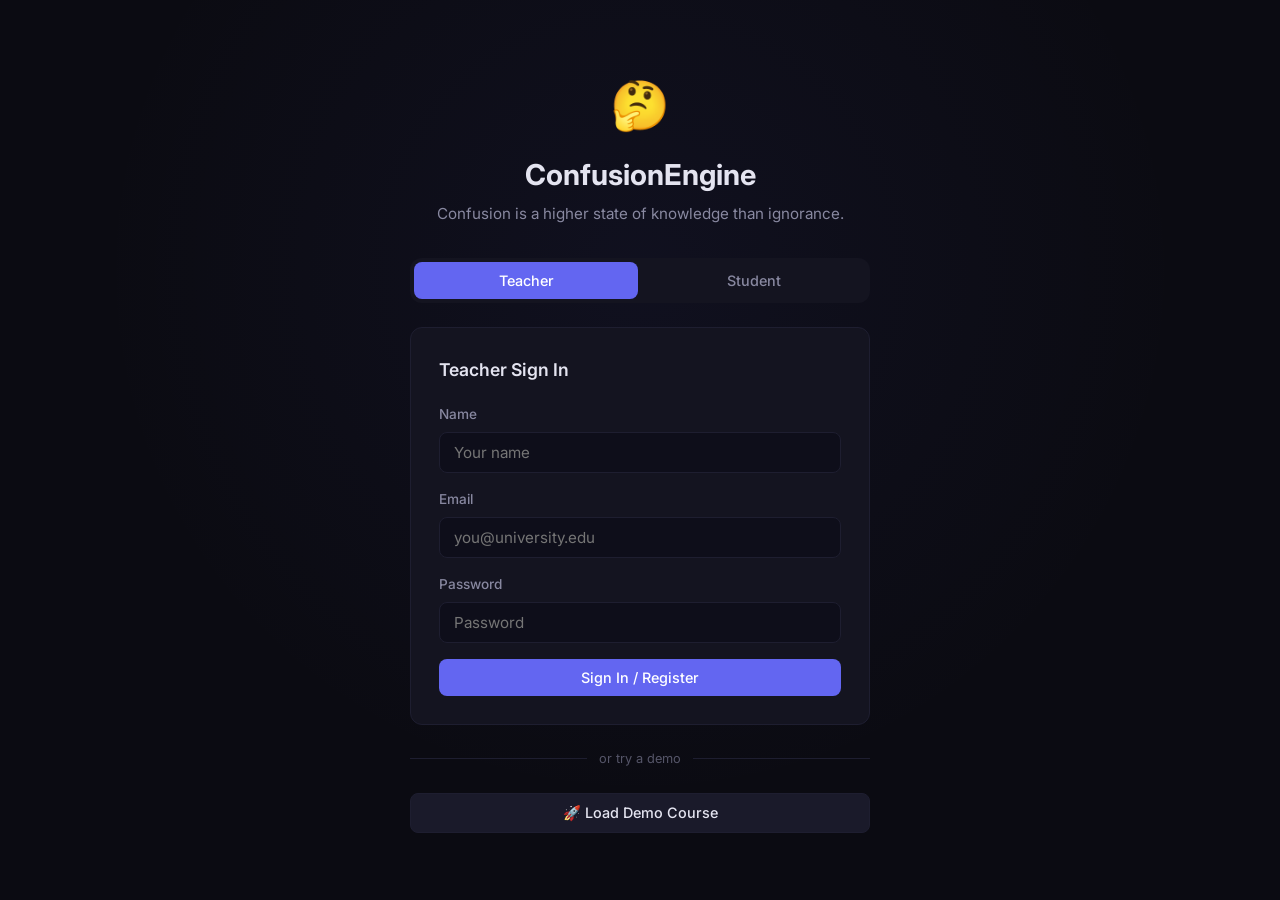
==== index.html @ c7bd3bfd "FEAT: add root redirect and .nojekyll for GitHub Pages" ====
<!DOCTYPE html>
<html lang="en">
<head>
    <meta charset="UTF-8">
    <meta http-equiv="refresh" content="0;url=apps/confusion-engine/index.html">
    <title>EduOpsLab</title>
    <style>
        body { background: #0b0b12; color: #e4e4f0; font-family: 'Inter', sans-serif; display: flex; align-items: center; justify-content: center; min-height: 100vh; margin: 0; }
        a { color: #818cf8; }
    </style>
</head>
<body>
    <p>Redirecting to <a href="apps/confusion-engine/index.html">ConfusionEngine</a>...</p>
</body>
</html>
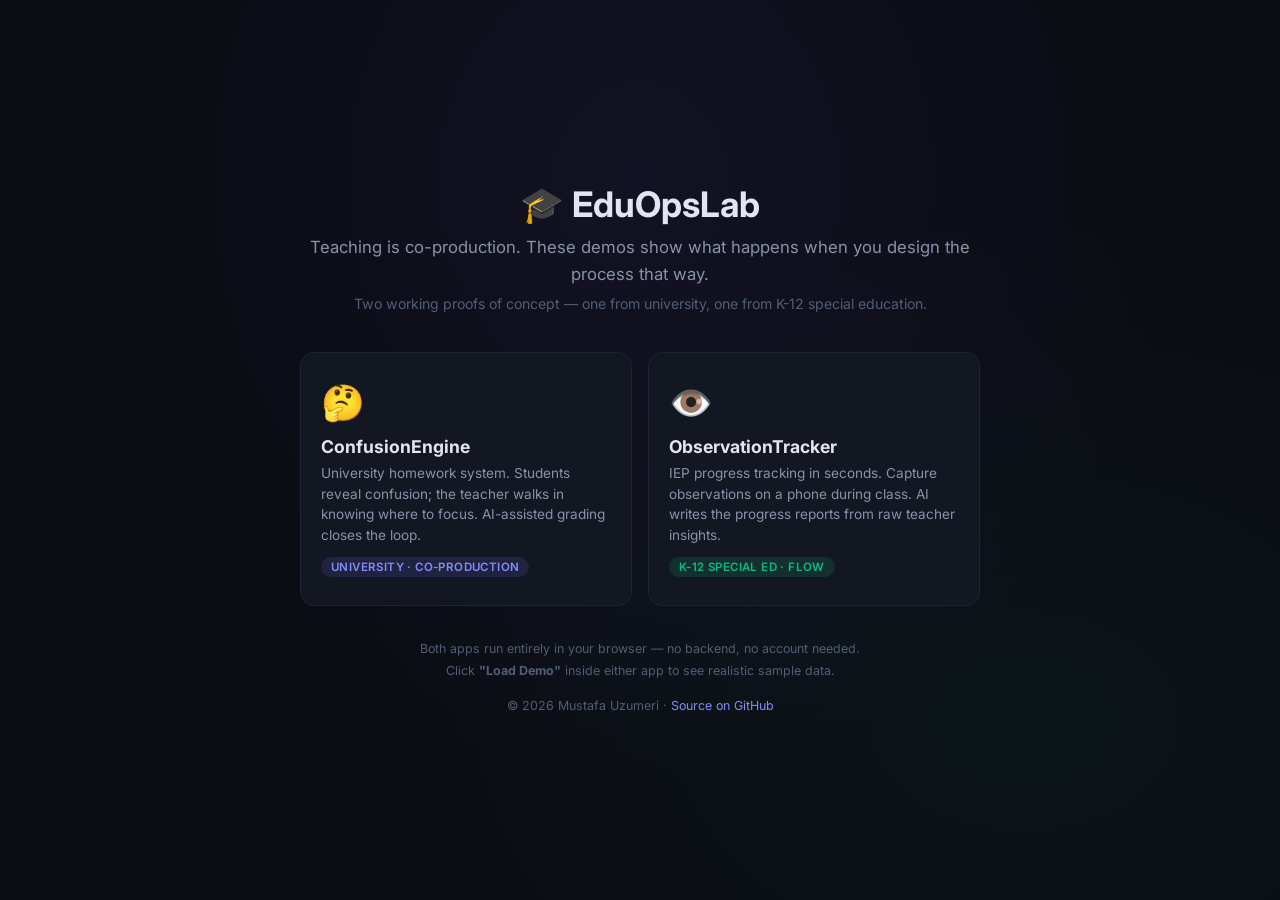
==== commit 8fbc176a: "FEAT: replace redirect with proper landing page linking both demos" ====
--- a/index.html
+++ b/index.html
@@ -2,14 +2,75 @@
 <html lang="en">
 <head>
     <meta charset="UTF-8">
-    <meta http-equiv="refresh" content="0;url=apps/confusion-engine/index.html">
-    <title>EduOpsLab</title>
+    <meta name="viewport" content="width=device-width, initial-scale=1.0">
+    <title>EduOpsLab — Education as Operations</title>
+    <link rel="preconnect" href="https://fonts.googleapis.com">
+    <link rel="preconnect" href="https://fonts.gstatic.com" crossorigin>
+    <link href="https://fonts.googleapis.com/css2?family=Inter:wght@300;400;500;600;700&display=swap" rel="stylesheet">
     <style>
-        body { background: #0b0b12; color: #e4e4f0; font-family: 'Inter', sans-serif; display: flex; align-items: center; justify-content: center; min-height: 100vh; margin: 0; }
-        a { color: #818cf8; }
+        *, *::before, *::after { box-sizing: border-box; margin: 0; padding: 0; }
+        body {
+            font-family: 'Inter', -apple-system, sans-serif;
+            background: #0b0b12; color: #e4e4f0;
+            min-height: 100vh; display: flex; flex-direction: column;
+            align-items: center; justify-content: center; padding: 32px;
+            background: radial-gradient(ellipse at 50% 20%, rgba(99,102,241,0.08) 0%, transparent 60%),
+                        radial-gradient(ellipse at 80% 80%, rgba(16,185,129,0.06) 0%, transparent 50%),
+                        #0b0b12;
+        }
+        .container { max-width: 680px; width: 100%; text-align: center; }
+        h1 { font-size: 2.2rem; font-weight: 700; margin-bottom: 8px; }
+        .tagline { color: #8892a8; font-size: 1.05rem; margin-bottom: 8px; line-height: 1.6; }
+        .subtitle { color: #525e74; font-size: 0.88rem; margin-bottom: 40px; }
+        .cards { display: grid; grid-template-columns: 1fr 1fr; gap: 16px; margin-bottom: 32px; }
+        @media (max-width: 560px) { .cards { grid-template-columns: 1fr; } }
+        .card {
+            background: #131721; border: 1px solid #1c2233;
+            border-radius: 14px; padding: 28px 20px;
+            text-decoration: none; color: #e4e4f0;
+            transition: all 250ms ease; text-align: left;
+        }
+        .card:hover { border-color: rgba(99,102,241,0.4); transform: translateY(-3px);
+            box-shadow: 0 8px 32px rgba(0,0,0,0.3); }
+        .card-icon { font-size: 2.2rem; margin-bottom: 12px; }
+        .card h2 { font-size: 1.1rem; font-weight: 700; margin-bottom: 6px; }
+        .card p { font-size: 0.85rem; color: #8892a8; line-height: 1.5; }
+        .card .card-tag {
+            display: inline-block; margin-top: 12px; padding: 3px 10px;
+            border-radius: 10px; font-size: 0.72rem; font-weight: 600;
+            text-transform: uppercase; letter-spacing: 0.4px;
+        }
+        .card:first-child .card-tag { background: rgba(99,102,241,0.15); color: #818cf8; }
+        .card:last-child .card-tag { background: rgba(16,185,129,0.15); color: #10b981; }
+        .footer { color: #525e74; font-size: 0.78rem; line-height: 1.8; }
+        .footer a { color: #818cf8; text-decoration: none; }
+        .footer a:hover { text-decoration: underline; }
     </style>
 </head>
 <body>
-    <p>Redirecting to <a href="apps/confusion-engine/index.html">ConfusionEngine</a>...</p>
+    <div class="container">
+        <h1>🎓 EduOpsLab</h1>
+        <p class="tagline">Teaching is co-production. These demos show what happens when you design the process that way.</p>
+        <p class="subtitle">Two working proofs of concept — one from university, one from K-12 special education.</p>
+        <div class="cards">
+            <a class="card" href="apps/confusion-engine/index.html">
+                <div class="card-icon">🤔</div>
+                <h2>ConfusionEngine</h2>
+                <p>University homework system. Students reveal confusion; the teacher walks in knowing where to focus. AI-assisted grading closes the loop.</p>
+                <span class="card-tag">University · Co-Production</span>
+            </a>
+            <a class="card" href="apps/observation-tracker/index.html">
+                <div class="card-icon">👁️</div>
+                <h2>ObservationTracker</h2>
+                <p>IEP progress tracking in seconds. Capture observations on a phone during class. AI writes the progress reports from raw teacher insights.</p>
+                <span class="card-tag">K-12 Special Ed · Flow</span>
+            </a>
+        </div>
+        <div class="footer">
+            <p>Both apps run entirely in your browser — no backend, no account needed.</p>
+            <p>Click <strong>"Load Demo"</strong> inside either app to see realistic sample data.</p>
+            <p style="margin-top:12px;">© 2026 Mustafa Uzumeri · <a href="https://github.com/uzumeri/EduOpsLab">Source on GitHub</a></p>
+        </div>
+    </div>
 </body>
 </html>
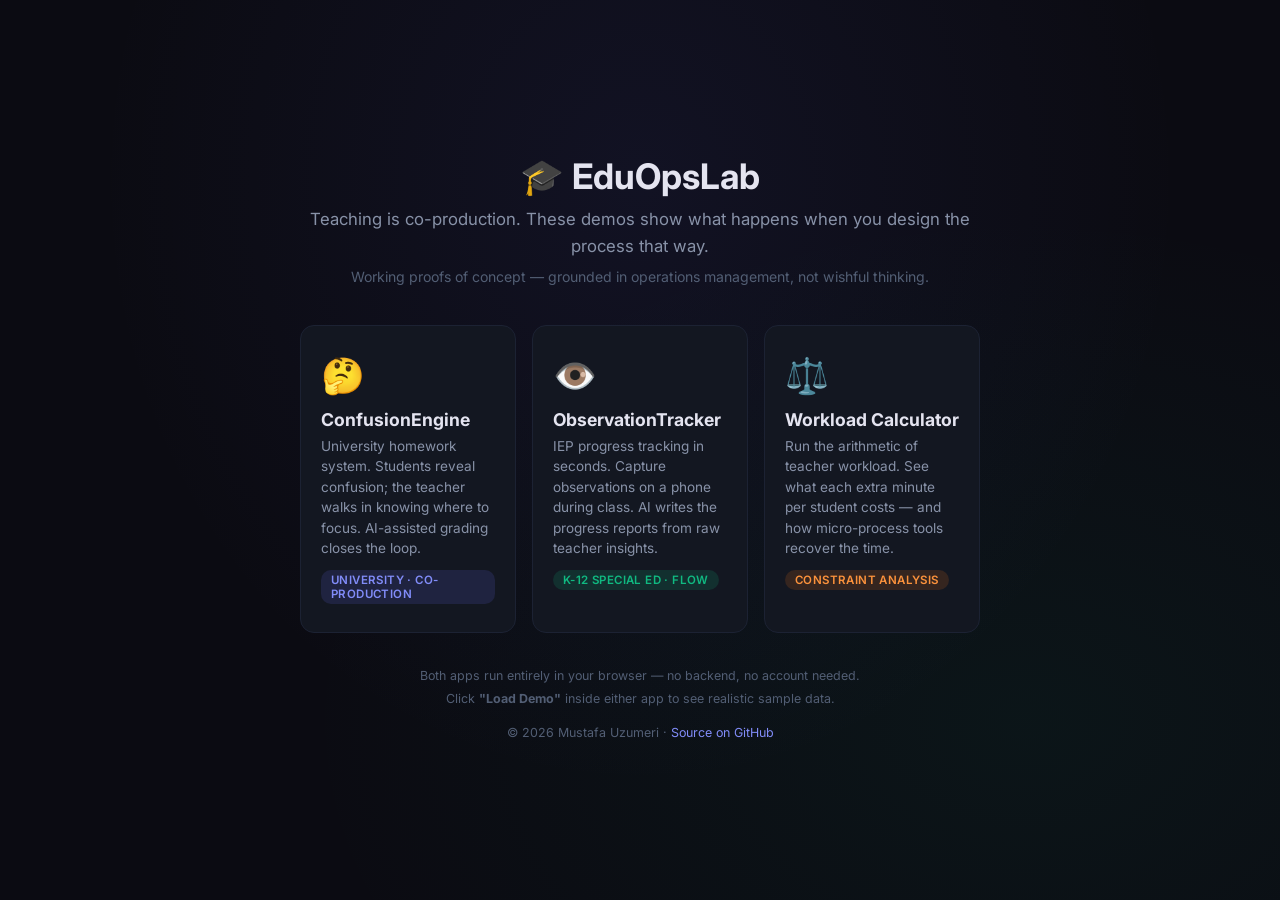
==== commit 5784f676: "FEAT: add Workload Calculator app (asymmetry + observation burden)" ====
--- a/index.html
+++ b/index.html
@@ -22,7 +22,8 @@
         h1 { font-size: 2.2rem; font-weight: 700; margin-bottom: 8px; }
         .tagline { color: #8892a8; font-size: 1.05rem; margin-bottom: 8px; line-height: 1.6; }
         .subtitle { color: #525e74; font-size: 0.88rem; margin-bottom: 40px; }
-        .cards { display: grid; grid-template-columns: 1fr 1fr; gap: 16px; margin-bottom: 32px; }
+        .cards { display: grid; grid-template-columns: repeat(3, 1fr); gap: 16px; margin-bottom: 32px; }
+        @media (max-width: 800px) { .cards { grid-template-columns: 1fr 1fr; } }
         @media (max-width: 560px) { .cards { grid-template-columns: 1fr; } }
         .card {
             background: #131721; border: 1px solid #1c2233;
@@ -40,8 +41,9 @@
             border-radius: 10px; font-size: 0.72rem; font-weight: 600;
             text-transform: uppercase; letter-spacing: 0.4px;
         }
-        .card:first-child .card-tag { background: rgba(99,102,241,0.15); color: #818cf8; }
-        .card:last-child .card-tag { background: rgba(16,185,129,0.15); color: #10b981; }
+        .card.tag-indigo .card-tag { background: rgba(99,102,241,0.15); color: #818cf8; }
+        .card.tag-teal .card-tag { background: rgba(16,185,129,0.15); color: #10b981; }
+        .card.tag-amber .card-tag { background: rgba(249,115,22,0.15); color: #fb923c; }
         .footer { color: #525e74; font-size: 0.78rem; line-height: 1.8; }
         .footer a { color: #818cf8; text-decoration: none; }
         .footer a:hover { text-decoration: underline; }
@@ -51,19 +53,25 @@
     <div class="container">
         <h1>🎓 EduOpsLab</h1>
         <p class="tagline">Teaching is co-production. These demos show what happens when you design the process that way.</p>
-        <p class="subtitle">Two working proofs of concept — one from university, one from K-12 special education.</p>
+        <p class="subtitle">Working proofs of concept — grounded in operations management, not wishful thinking.</p>
         <div class="cards">
-            <a class="card" href="apps/confusion-engine/index.html">
+            <a class="card tag-indigo" href="apps/confusion-engine/index.html">
                 <div class="card-icon">🤔</div>
                 <h2>ConfusionEngine</h2>
                 <p>University homework system. Students reveal confusion; the teacher walks in knowing where to focus. AI-assisted grading closes the loop.</p>
                 <span class="card-tag">University · Co-Production</span>
             </a>
-            <a class="card" href="apps/observation-tracker/index.html">
+            <a class="card tag-teal" href="apps/observation-tracker/index.html">
                 <div class="card-icon">👁️</div>
                 <h2>ObservationTracker</h2>
                 <p>IEP progress tracking in seconds. Capture observations on a phone during class. AI writes the progress reports from raw teacher insights.</p>
                 <span class="card-tag">K-12 Special Ed · Flow</span>
+            </a>
+            <a class="card tag-amber" href="apps/workload-calculator/index.html">
+                <div class="card-icon">⚖️</div>
+                <h2>Workload Calculator</h2>
+                <p>Run the arithmetic of teacher workload. See what each extra minute per student costs — and how micro-process tools recover the time.</p>
+                <span class="card-tag">Constraint Analysis</span>
             </a>
         </div>
         <div class="footer">
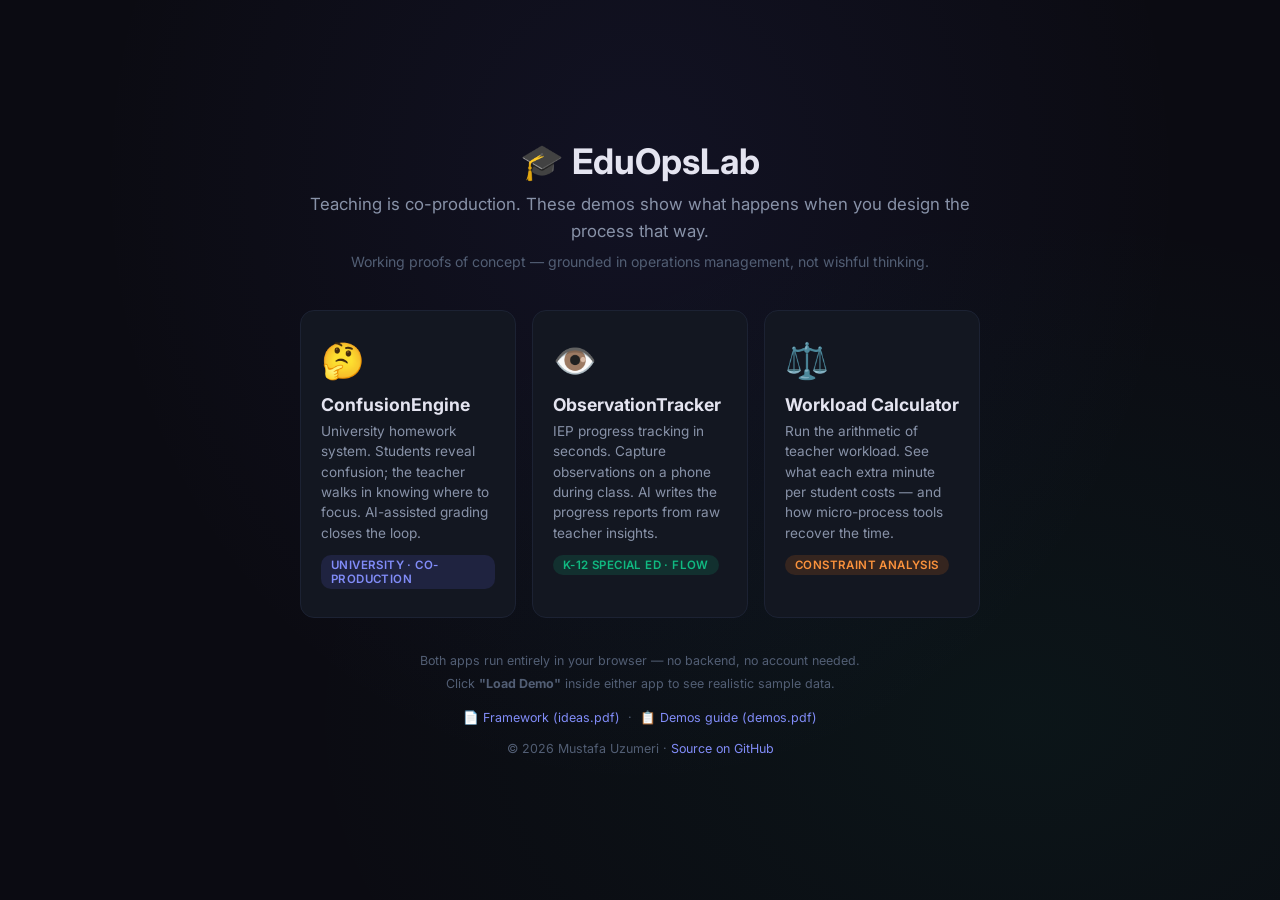
==== commit 5a41b945: "DOCS: make framework docs publicly accessible via GitHub Pages; add absolute URLs to demos.md, regen" ====
--- a/index.html
+++ b/index.html
@@ -77,7 +77,11 @@
         <div class="footer">
             <p>Both apps run entirely in your browser — no backend, no account needed.</p>
             <p>Click <strong>"Load Demo"</strong> inside either app to see realistic sample data.</p>
-            <p style="margin-top:12px;">© 2026 Mustafa Uzumeri · <a href="https://github.com/uzumeri/EduOpsLab">Source on GitHub</a></p>
+            <p style="margin-top:12px;">
+                📄 <a href="framework/ideas.pdf">Framework (ideas.pdf)</a> &nbsp;·&nbsp;
+                📋 <a href="framework/demos.pdf">Demos guide (demos.pdf)</a>
+            </p>
+            <p style="margin-top:8px;">© 2026 Mustafa Uzumeri · <a href="https://github.com/uzumeri/EduOpsLab">Source on GitHub</a></p>
         </div>
     </div>
 </body>
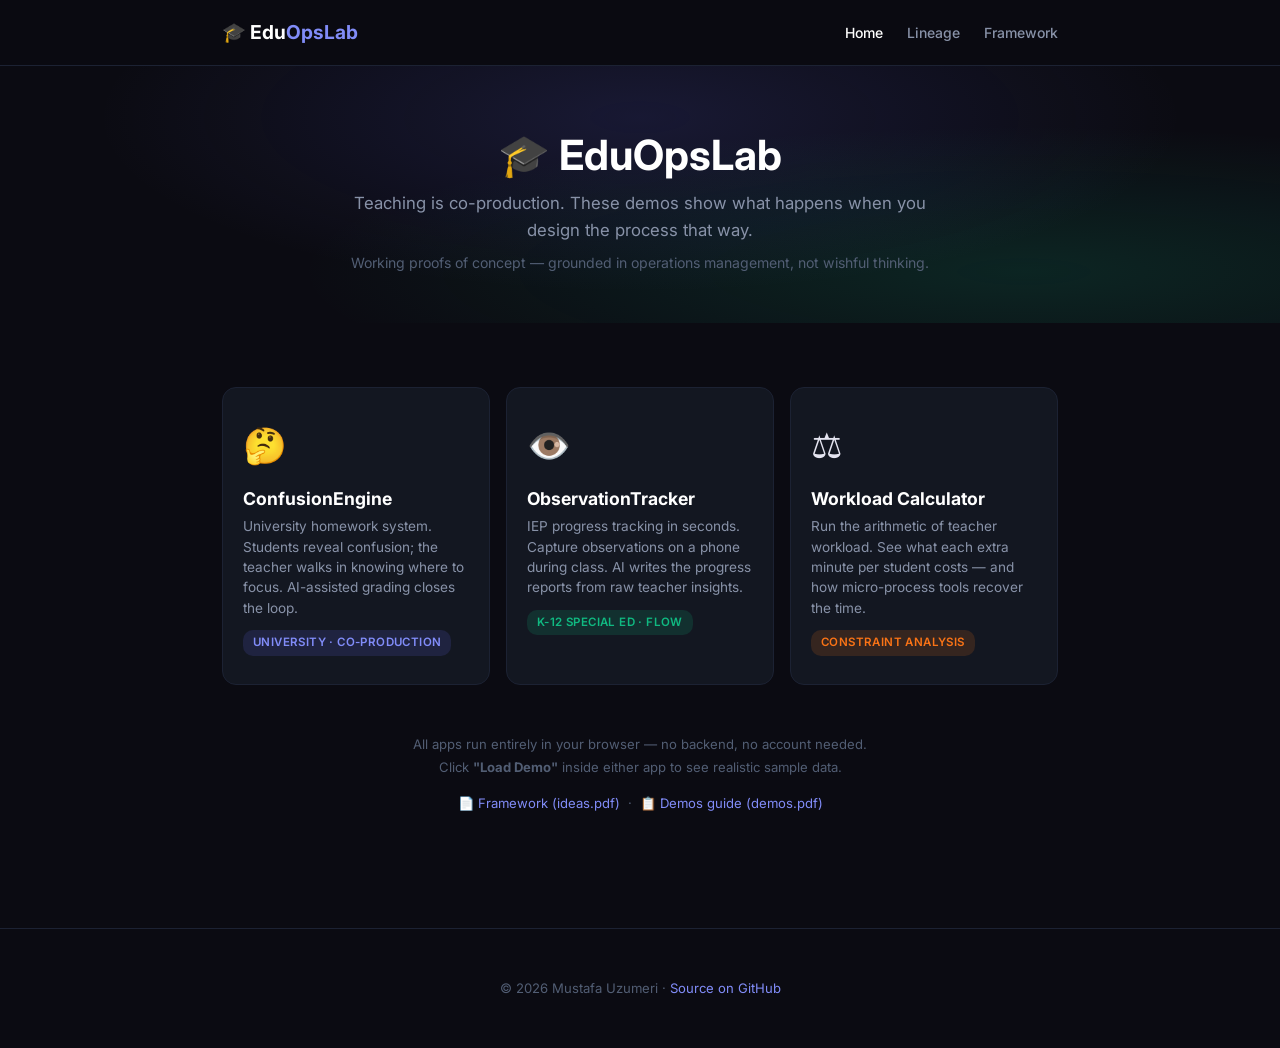
==== commit 1b65c885: "feat: add Lineage page to document the professional history and research foundation of EduOpsLab" ====
--- a/index.html
+++ b/index.html
@@ -4,85 +4,100 @@
     <meta charset="UTF-8">
     <meta name="viewport" content="width=device-width, initial-scale=1.0">
     <title>EduOpsLab — Education as Operations</title>
+    <meta name="description" content="Working proofs of concept for treating education as an operations system. ConfusionEngine, ObservationTracker, and Workload Calculator — grounded in operations management.">
     <link rel="preconnect" href="https://fonts.googleapis.com">
     <link rel="preconnect" href="https://fonts.gstatic.com" crossorigin>
     <link href="https://fonts.googleapis.com/css2?family=Inter:wght@300;400;500;600;700&display=swap" rel="stylesheet">
+    <link rel="stylesheet" href="styles.css">
     <style>
-        *, *::before, *::after { box-sizing: border-box; margin: 0; padding: 0; }
-        body {
-            font-family: 'Inter', -apple-system, sans-serif;
-            background: #0b0b12; color: #e4e4f0;
-            min-height: 100vh; display: flex; flex-direction: column;
-            align-items: center; justify-content: center; padding: 32px;
-            background: radial-gradient(ellipse at 50% 20%, rgba(99,102,241,0.08) 0%, transparent 60%),
-                        radial-gradient(ellipse at 80% 80%, rgba(16,185,129,0.06) 0%, transparent 50%),
-                        #0b0b12;
-        }
-        .container { max-width: 680px; width: 100%; text-align: center; }
-        h1 { font-size: 2.2rem; font-weight: 700; margin-bottom: 8px; }
-        .tagline { color: #8892a8; font-size: 1.05rem; margin-bottom: 8px; line-height: 1.6; }
-        .subtitle { color: #525e74; font-size: 0.88rem; margin-bottom: 40px; }
-        .cards { display: grid; grid-template-columns: repeat(3, 1fr); gap: 16px; margin-bottom: 32px; }
+        .cards { display: grid; grid-template-columns: repeat(3, 1fr); gap: 16px; margin-bottom: var(--space-2xl); }
         @media (max-width: 800px) { .cards { grid-template-columns: 1fr 1fr; } }
         @media (max-width: 560px) { .cards { grid-template-columns: 1fr; } }
         .card {
-            background: #131721; border: 1px solid #1c2233;
-            border-radius: 14px; padding: 28px 20px;
-            text-decoration: none; color: #e4e4f0;
+            background: var(--edu-panel); border: 1px solid var(--edu-border);
+            border-radius: var(--radius-md); padding: 28px 20px;
+            text-decoration: none; color: var(--edu-text);
             transition: all 250ms ease; text-align: left;
         }
-        .card:hover { border-color: rgba(99,102,241,0.4); transform: translateY(-3px);
-            box-shadow: 0 8px 32px rgba(0,0,0,0.3); }
+        .card:hover { border-color: var(--edu-border-hover); transform: translateY(-3px);
+            box-shadow: 0 8px 32px rgba(0,0,0,0.3); color: var(--edu-text); }
         .card-icon { font-size: 2.2rem; margin-bottom: 12px; }
         .card h2 { font-size: 1.1rem; font-weight: 700; margin-bottom: 6px; }
-        .card p { font-size: 0.85rem; color: #8892a8; line-height: 1.5; }
+        .card p { font-size: 0.85rem; color: var(--edu-silver); line-height: 1.5; }
         .card .card-tag {
             display: inline-block; margin-top: 12px; padding: 3px 10px;
             border-radius: 10px; font-size: 0.72rem; font-weight: 600;
             text-transform: uppercase; letter-spacing: 0.4px;
         }
-        .card.tag-indigo .card-tag { background: rgba(99,102,241,0.15); color: #818cf8; }
-        .card.tag-teal .card-tag { background: rgba(16,185,129,0.15); color: #10b981; }
-        .card.tag-amber .card-tag { background: rgba(249,115,22,0.15); color: #fb923c; }
-        .footer { color: #525e74; font-size: 0.78rem; line-height: 1.8; }
-        .footer a { color: #818cf8; text-decoration: none; }
-        .footer a:hover { text-decoration: underline; }
+        .card.tag-indigo .card-tag { background: var(--edu-indigo-glow); color: var(--edu-indigo-light); }
+        .card.tag-teal .card-tag { background: var(--edu-teal-glow); color: var(--edu-teal); }
+        .card.tag-amber .card-tag { background: var(--edu-amber-glow); color: var(--edu-amber); }
     </style>
 </head>
 <body>
-    <div class="container">
-        <h1>🎓 EduOpsLab</h1>
-        <p class="tagline">Teaching is co-production. These demos show what happens when you design the process that way.</p>
-        <p class="subtitle">Working proofs of concept — grounded in operations management, not wishful thinking.</p>
-        <div class="cards">
-            <a class="card tag-indigo" href="apps/confusion-engine/index.html">
-                <div class="card-icon">🤔</div>
-                <h2>ConfusionEngine</h2>
-                <p>University homework system. Students reveal confusion; the teacher walks in knowing where to focus. AI-assisted grading closes the loop.</p>
-                <span class="card-tag">University · Co-Production</span>
-            </a>
-            <a class="card tag-teal" href="apps/observation-tracker/index.html">
-                <div class="card-icon">👁️</div>
-                <h2>ObservationTracker</h2>
-                <p>IEP progress tracking in seconds. Capture observations on a phone during class. AI writes the progress reports from raw teacher insights.</p>
-                <span class="card-tag">K-12 Special Ed · Flow</span>
-            </a>
-            <a class="card tag-amber" href="apps/workload-calculator/index.html">
-                <div class="card-icon">⚖️</div>
-                <h2>Workload Calculator</h2>
-                <p>Run the arithmetic of teacher workload. See what each extra minute per student costs — and how micro-process tools recover the time.</p>
-                <span class="card-tag">Constraint Analysis</span>
-            </a>
+
+    <!-- Navigation -->
+    <nav class="nav">
+        <div class="nav__inner">
+            <a href="index.html" class="nav__logo">🎓 Edu<span>OpsLab</span></a>
+            <ul class="nav__links">
+                <li><a href="index.html" class="nav__link nav__link--active">Home</a></li>
+                <li><a href="lineage.html" class="nav__link">Lineage</a></li>
+                <li><a href="framework/ideas.pdf" class="nav__link">Framework</a></li>
+            </ul>
         </div>
-        <div class="footer">
-            <p>Both apps run entirely in your browser — no backend, no account needed.</p>
-            <p>Click <strong>"Load Demo"</strong> inside either app to see realistic sample data.</p>
-            <p style="margin-top:12px;">
-                📄 <a href="framework/ideas.pdf">Framework (ideas.pdf)</a> &nbsp;·&nbsp;
-                📋 <a href="framework/demos.pdf">Demos guide (demos.pdf)</a>
-            </p>
-            <p style="margin-top:8px;">© 2026 Mustafa Uzumeri · <a href="https://github.com/uzumeri/EduOpsLab">Source on GitHub</a></p>
+    </nav>
+
+    <!-- Hero -->
+    <header class="page-hero">
+        <div class="container" style="text-align: center;">
+            <h1>🎓 EduOpsLab</h1>
+            <p class="tagline">Teaching is co-production. These demos show what happens when you design the process that way.</p>
+            <p class="subtitle">Working proofs of concept — grounded in operations management, not wishful thinking.</p>
         </div>
-    </div>
+    </header>
+
+    <!-- Demo Cards -->
+    <main class="section">
+        <div class="container">
+            <div class="cards">
+                <a class="card tag-indigo" href="apps/confusion-engine/index.html">
+                    <div class="card-icon">🤔</div>
+                    <h2>ConfusionEngine</h2>
+                    <p>University homework system. Students reveal confusion; the teacher walks in knowing where to focus. AI-assisted grading closes the loop.</p>
+                    <span class="card-tag">University · Co-Production</span>
+                </a>
+                <a class="card tag-teal" href="apps/observation-tracker/index.html">
+                    <div class="card-icon">👁️</div>
+                    <h2>ObservationTracker</h2>
+                    <p>IEP progress tracking in seconds. Capture observations on a phone during class. AI writes the progress reports from raw teacher insights.</p>
+                    <span class="card-tag">K-12 Special Ed · Flow</span>
+                </a>
+                <a class="card tag-amber" href="apps/workload-calculator/index.html">
+                    <div class="card-icon">⚖️</div>
+                    <h2>Workload Calculator</h2>
+                    <p>Run the arithmetic of teacher workload. See what each extra minute per student costs — and how micro-process tools recover the time.</p>
+                    <span class="card-tag">Constraint Analysis</span>
+                </a>
+            </div>
+
+            <div class="footer" style="border-top: none; padding-top: 0;">
+                <p>All apps run entirely in your browser — no backend, no account needed.</p>
+                <p>Click <strong>"Load Demo"</strong> inside either app to see realistic sample data.</p>
+                <p style="margin-top:12px;">
+                    📄 <a href="framework/ideas.pdf">Framework (ideas.pdf)</a> &nbsp;·&nbsp;
+                    📋 <a href="framework/demos.pdf">Demos guide (demos.pdf)</a>
+                </p>
+            </div>
+        </div>
+    </main>
+
+    <!-- Footer -->
+    <footer class="footer">
+        <div class="container">
+            <p>© 2026 Mustafa Uzumeri · <a href="https://github.com/uzumeri/EduOpsLab">Source on GitHub</a></p>
+        </div>
+    </footer>
+
 </body>
 </html>
--- a/styles.css
+++ b/styles.css
@@ -0,0 +1,415 @@
+/* Copyright (c) 2026 Mustafa Uzumeri. All rights reserved. */
+
+/* ============================================
+   EduOpsLab Design System
+   ============================================ */
+
+:root {
+  /* Core palette — dark academic */
+  --edu-midnight: #0b0b12;
+  --edu-dark: #111620;
+  --edu-panel: #131721;
+  --edu-border: #1c2233;
+  --edu-border-hover: rgba(99, 102, 241, 0.4);
+  --edu-muted: #525e74;
+  --edu-silver: #8892a8;
+  --edu-cloud: #c0c8d8;
+  --edu-text: #e4e4f0;
+  --edu-white: #ffffff;
+
+  /* Accents */
+  --edu-indigo: #6366f1;
+  --edu-indigo-light: #818cf8;
+  --edu-indigo-glow: rgba(99, 102, 241, 0.15);
+  --edu-teal: #10b981;
+  --edu-teal-glow: rgba(16, 185, 129, 0.15);
+  --edu-amber: #f97316;
+  --edu-amber-glow: rgba(249, 115, 22, 0.15);
+
+  /* Typography */
+  --font-body: 'Inter', -apple-system, system-ui, sans-serif;
+
+  /* Spacing */
+  --space-xs: 0.25rem;
+  --space-sm: 0.5rem;
+  --space-md: 1rem;
+  --space-lg: 1.5rem;
+  --space-xl: 2rem;
+  --space-2xl: 3rem;
+  --space-3xl: 4rem;
+
+  /* Layout */
+  --max-width: 900px;
+
+  /* Transitions */
+  --ease-out: cubic-bezier(0.16, 1, 0.3, 1);
+  --transition-fast: 150ms var(--ease-out);
+  --transition-med: 300ms var(--ease-out);
+
+  /* Radii */
+  --radius-sm: 8px;
+  --radius-md: 14px;
+  --radius-lg: 20px;
+}
+
+/* --- Reset --- */
+*, *::before, *::after {
+  box-sizing: border-box;
+  margin: 0;
+  padding: 0;
+}
+
+html {
+  scroll-behavior: smooth;
+  font-size: 16px;
+}
+
+body {
+  font-family: var(--font-body);
+  background: var(--edu-midnight);
+  color: var(--edu-text);
+  line-height: 1.7;
+  -webkit-font-smoothing: antialiased;
+  min-height: 100vh;
+}
+
+h1, h2, h3, h4 {
+  font-weight: 700;
+  line-height: 1.25;
+  color: var(--edu-white);
+}
+
+a {
+  color: var(--edu-indigo-light);
+  text-decoration: none;
+  transition: color var(--transition-fast);
+}
+
+a:hover {
+  color: var(--edu-white);
+}
+
+img {
+  max-width: 100%;
+  display: block;
+}
+
+/* --- Navigation --- */
+.nav {
+  position: sticky;
+  top: 0;
+  z-index: 100;
+  padding: var(--space-md) 0;
+  background: rgba(11, 11, 18, 0.92);
+  backdrop-filter: blur(16px);
+  border-bottom: 1px solid var(--edu-border);
+}
+
+.nav__inner {
+  display: flex;
+  align-items: center;
+  justify-content: space-between;
+  max-width: var(--max-width);
+  margin: 0 auto;
+  padding: 0 var(--space-xl);
+}
+
+.nav__logo {
+  font-size: 1.2rem;
+  font-weight: 700;
+  color: var(--edu-white);
+}
+
+.nav__logo span {
+  color: var(--edu-indigo-light);
+}
+
+.nav__links {
+  display: flex;
+  gap: var(--space-lg);
+  list-style: none;
+}
+
+.nav__link {
+  font-size: 0.875rem;
+  font-weight: 500;
+  color: var(--edu-silver);
+  transition: color var(--transition-fast);
+}
+
+.nav__link:hover,
+.nav__link--active {
+  color: var(--edu-white);
+}
+
+/* Mobile nav */
+@media (max-width: 640px) {
+  .nav__links { gap: var(--space-md); }
+  .nav__link { font-size: 0.8rem; }
+}
+
+/* --- Container --- */
+.container {
+  max-width: var(--max-width);
+  margin: 0 auto;
+  padding: 0 var(--space-xl);
+}
+
+/* --- Page Hero --- */
+.page-hero {
+  padding: var(--space-3xl) 0 var(--space-2xl);
+  text-align: center;
+  background: radial-gradient(ellipse at 50% 20%, var(--edu-indigo-glow) 0%, transparent 60%),
+              radial-gradient(ellipse at 80% 80%, var(--edu-teal-glow) 0%, transparent 50%),
+              var(--edu-midnight);
+}
+
+.page-hero h1 {
+  font-size: clamp(1.8rem, 5vw, 2.6rem);
+  margin-bottom: var(--space-sm);
+}
+
+.page-hero .tagline {
+  color: var(--edu-silver);
+  font-size: 1.05rem;
+  line-height: 1.6;
+  max-width: 600px;
+  margin: 0 auto var(--space-sm);
+}
+
+.page-hero .subtitle {
+  color: var(--edu-muted);
+  font-size: 0.88rem;
+}
+
+/* --- Timeline --- */
+.timeline {
+  display: flex;
+  flex-direction: column;
+  gap: var(--space-xl);
+  position: relative;
+  margin: var(--space-2xl) 0;
+  padding-left: 2rem;
+}
+
+.timeline::before {
+  content: '';
+  position: absolute;
+  left: 0;
+  top: 0;
+  bottom: 0;
+  width: 2px;
+  background: var(--edu-border);
+}
+
+/* Era group */
+.timeline__item {
+  position: relative;
+  background: var(--edu-panel);
+  border: 1px solid var(--edu-border);
+  border-radius: var(--radius-md);
+  padding: var(--space-lg);
+  transition: transform var(--transition-fast), border-color var(--transition-fast);
+}
+
+.timeline__item::before {
+  content: '';
+  position: absolute;
+  left: calc(-2rem - 7px);
+  top: 1.5rem;
+  width: 14px;
+  height: 14px;
+  border-radius: 50%;
+  background: var(--edu-muted);
+  border: 2px solid var(--edu-midnight);
+  z-index: 2;
+}
+
+/* Era colors */
+.timeline__item--teaching         { border-left: 4px solid var(--edu-indigo); }
+.timeline__item--teaching::before { background: var(--edu-indigo); }
+.timeline__item--teaching .timeline__badge { background: var(--edu-indigo-glow); color: var(--edu-indigo-light); }
+
+.timeline__item--elearning         { border-left: 4px solid var(--edu-teal); }
+.timeline__item--elearning::before { background: var(--edu-teal); }
+.timeline__item--elearning .timeline__badge { background: var(--edu-teal-glow); color: var(--edu-teal); }
+
+.timeline__item--adv         { border-left: 4px solid var(--edu-amber); }
+.timeline__item--adv::before { background: var(--edu-amber); }
+.timeline__item--adv .timeline__badge { background: var(--edu-amber-glow); color: var(--edu-amber); }
+
+/* Era header */
+.timeline__header {
+  display: flex;
+  justify-content: space-between;
+  align-items: flex-start;
+  margin-bottom: var(--space-md);
+  gap: var(--space-md);
+  flex-wrap: wrap;
+}
+
+.timeline__badge {
+  font-size: 0.75rem;
+  font-weight: 700;
+  padding: 4px 10px;
+  border-radius: 100px;
+  text-transform: uppercase;
+  letter-spacing: 0.05em;
+  display: inline-flex;
+  align-items: center;
+}
+
+.timeline__date {
+  font-size: 0.875rem;
+  font-weight: 600;
+  color: var(--edu-silver);
+}
+
+/* --- Expandable Entry Cards --- */
+.timeline__entry {
+  border: 1px solid var(--edu-border);
+  border-radius: var(--radius-sm);
+  margin-bottom: var(--space-sm);
+  background: rgba(255, 255, 255, 0.02);
+  transition: border-color var(--transition-fast), background var(--transition-fast);
+}
+
+.timeline__entry:last-child {
+  margin-bottom: 0;
+}
+
+.timeline__entry:hover {
+  border-color: rgba(255, 255, 255, 0.12);
+  background: rgba(255, 255, 255, 0.04);
+}
+
+.timeline__entry[open] {
+  border-color: rgba(255, 255, 255, 0.15);
+  background: rgba(255, 255, 255, 0.03);
+}
+
+.timeline__entry-header {
+  display: flex;
+  align-items: center;
+  gap: var(--space-md);
+  padding: var(--space-md) var(--space-lg);
+  cursor: pointer;
+  list-style: none;
+  user-select: none;
+}
+
+.timeline__entry-header::-webkit-details-marker { display: none; }
+.timeline__entry-header::marker { display: none; content: ''; }
+
+.timeline__entry-year {
+  font-size: 0.8125rem;
+  font-weight: 700;
+  min-width: 5.5em;
+  flex-shrink: 0;
+}
+
+.timeline__item--teaching .timeline__entry-year  { color: var(--edu-indigo-light); }
+.timeline__item--elearning .timeline__entry-year { color: var(--edu-teal); }
+.timeline__item--adv .timeline__entry-year       { color: var(--edu-amber); }
+
+.timeline__entry-title {
+  font-size: 0.9375rem;
+  font-weight: 600;
+  color: var(--edu-white);
+  flex: 1;
+}
+
+.timeline__entry-chevron {
+  font-size: 0.75rem;
+  color: var(--edu-muted);
+  transition: transform var(--transition-fast);
+  flex-shrink: 0;
+}
+
+.timeline__entry[open] .timeline__entry-chevron {
+  transform: rotate(90deg);
+}
+
+.timeline__entry-body {
+  padding: 0 var(--space-lg) var(--space-lg);
+  animation: entryReveal 300ms var(--ease-out);
+}
+
+@keyframes entryReveal {
+  from { opacity: 0; transform: translateY(-8px); }
+  to   { opacity: 1; transform: translateY(0); }
+}
+
+.timeline__figure {
+  margin-bottom: var(--space-md);
+  border-radius: var(--radius-sm);
+  overflow: hidden;
+  border: 1px solid var(--edu-border);
+  background: var(--edu-white);
+  padding: var(--space-sm);
+}
+
+.timeline__figure img {
+  width: 100%;
+  height: auto;
+  max-height: 400px;
+  object-fit: contain;
+  display: block;
+}
+
+.timeline__entry-body p {
+  font-size: 0.9375rem;
+  color: var(--edu-silver);
+  line-height: 1.8;
+}
+
+/* --- Section --- */
+.section {
+  padding: var(--space-3xl) 0;
+}
+
+.section__label {
+  font-size: 0.75rem;
+  font-weight: 700;
+  letter-spacing: 0.12em;
+  text-transform: uppercase;
+  color: var(--edu-indigo-light);
+  margin-bottom: var(--space-md);
+}
+
+.section__title {
+  font-size: clamp(1.5rem, 4vw, 2.2rem);
+  margin-bottom: var(--space-md);
+}
+
+.section__desc {
+  font-size: 1rem;
+  color: var(--edu-silver);
+  max-width: 650px;
+  line-height: 1.8;
+}
+
+/* --- Footer --- */
+.footer {
+  border-top: 1px solid var(--edu-border);
+  padding: var(--space-2xl) 0;
+  text-align: center;
+  color: var(--edu-muted);
+  font-size: 0.82rem;
+  line-height: 1.8;
+}
+
+.footer a {
+  color: var(--edu-indigo-light);
+}
+
+/* --- Responsive --- */
+@media (max-width: 640px) {
+  .timeline__entry-header {
+    flex-wrap: wrap;
+    gap: var(--space-xs);
+    padding: var(--space-sm) var(--space-md);
+  }
+  .timeline__entry-year { min-width: auto; }
+  .timeline__figure img { max-height: 250px; }
+}
